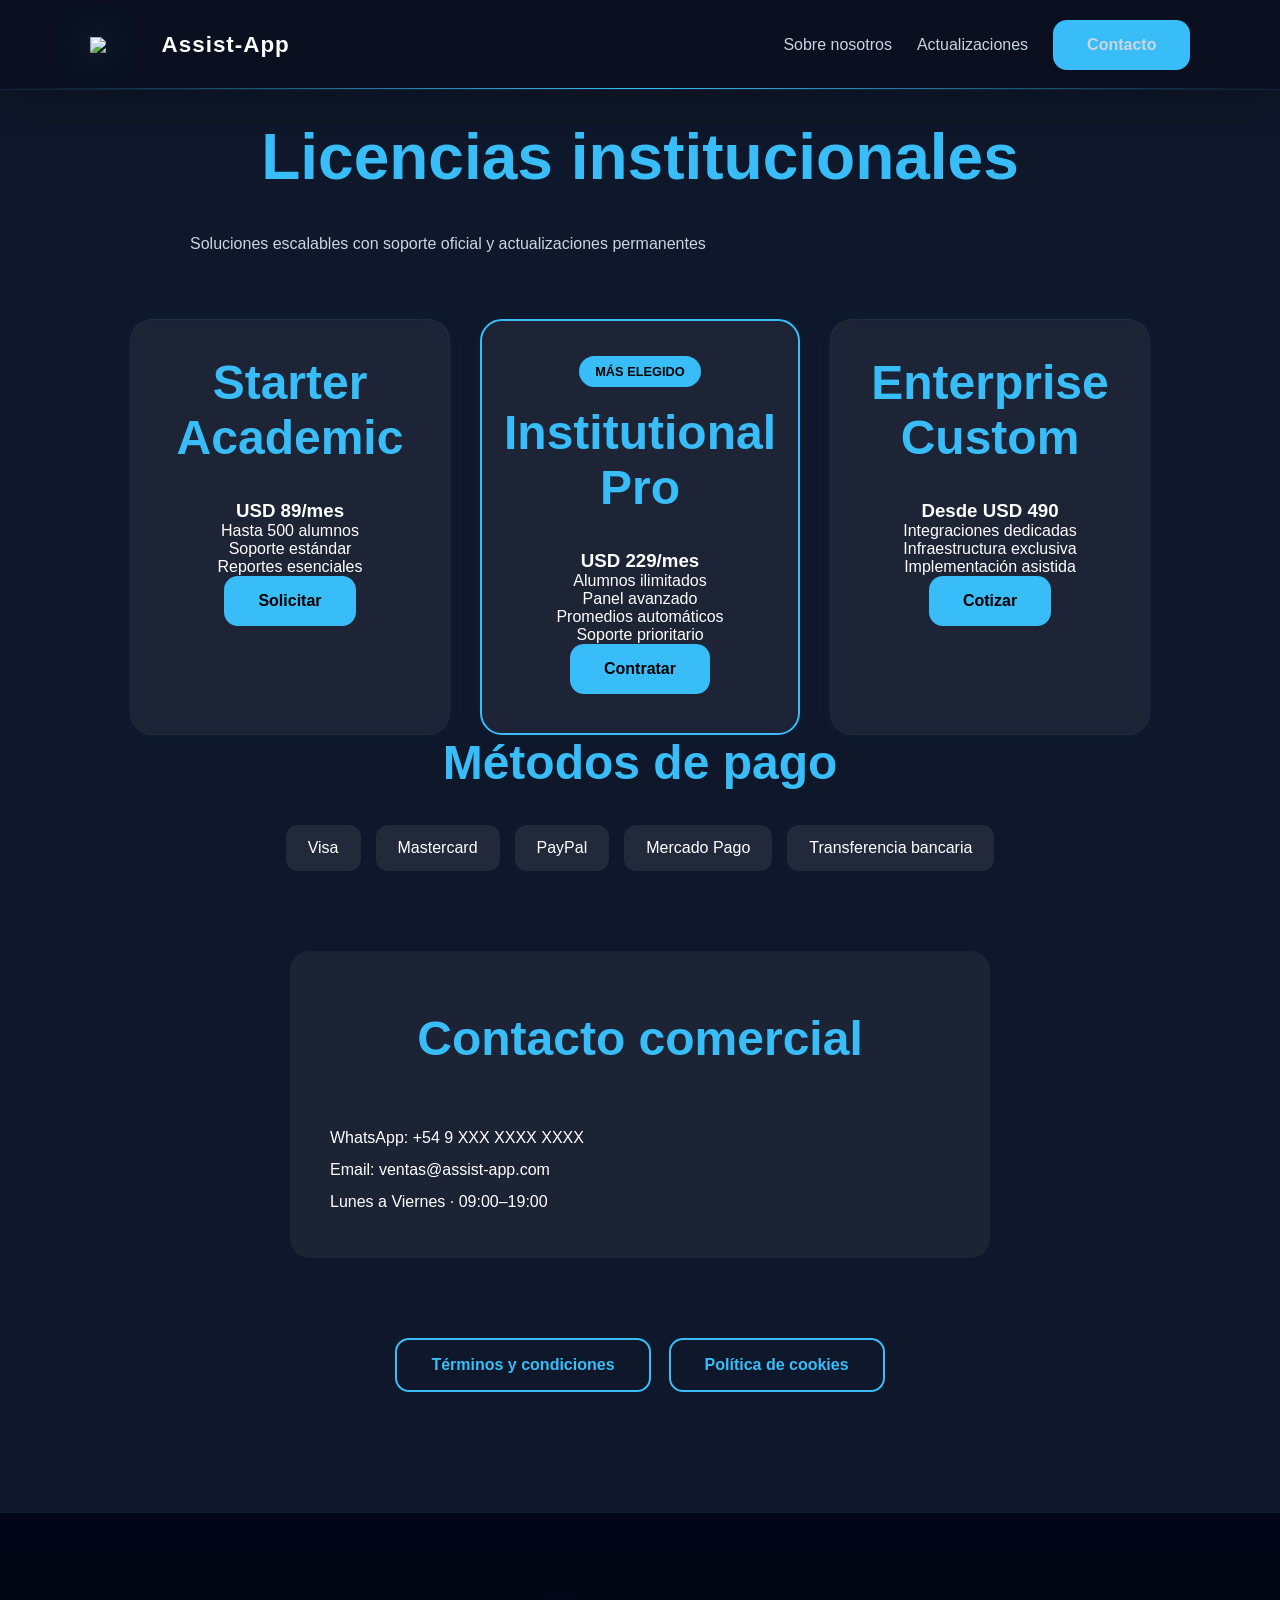
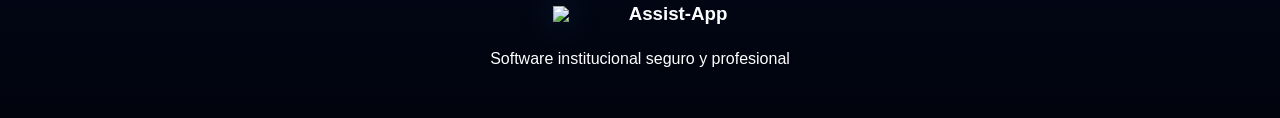
==== contacto.html @ 0a0dd87f "cambio interfaz xdxdxdxd" ====
<!DOCTYPE html>
<html lang="es">
<head>
<meta charset="UTF-8">
<meta name="viewport" content="width=device-width, initial-scale=1.0">
<title>Licencias | Assist-App</title>
<link rel="stylesheet" href="style.css">
<link rel="icon" href="favicon.png">
</head>

<body>

<header class="navbar">

<div class="brand">
<img src="img/favicon.png">
<span>Assist-App</span>
</div>

<div class="nav-links">
<a href="nosotros.html">Sobre nosotros</a>
<a href="updates.html">Actualizaciones</a>
<a href="contacto.html" class="boton-nav">Contacto</a>
</div>

</header>

<section class="planes">

<h1>Licencias institucionales</h1>

<p class="sub">
Soluciones escalables con soporte oficial y actualizaciones permanentes
</p>

<div class="cards">

<div class="card">
<h2 class="plan-title">Starter Academic</h2>
<h3>USD 89/mes</h3>
<p>Hasta 500 alumnos</p>
<p>Soporte estándar</p>
<p>Reportes esenciales</p>

<a href="https://wa.me/TUNUMERO" class="boton">
Solicitar
</a>
</div>

<div class="card premium">
<div class="badge">MÁS ELEGIDO</div>

<h2 class="plan-title">Institutional Pro</h2>
<h3>USD 229/mes</h3>

<p>Alumnos ilimitados</p>
<p>Panel avanzado</p>
<p>Promedios automáticos</p>
<p>Soporte prioritario</p>

<a href="https://wa.me/TUNUMERO" class="boton">
Contratar
</a>
</div>

<div class="card">
<h2 class="plan-title">Enterprise Custom</h2>
<h3>Desde USD 490</h3>

<p>Integraciones dedicadas</p>
<p>Infraestructura exclusiva</p>
<p>Implementación asistida</p>

<a href="https://wa.me/TUNUMERO" class="boton">
Cotizar
</a>
</div>

</div>

<div class="pagos">
<h2>Métodos de pago</h2>

<div class="metodos">
<span>Visa</span>
<span>Mastercard</span>
<span>PayPal</span>
<span>Mercado Pago</span>
<span>Transferencia bancaria</span>
</div>
</div>

<div class="contacto-box">

<h2>Contacto comercial</h2>

<p>WhatsApp: +54 9 XXX XXXX XXXX</p>
<p>Email: ventas@assist-app.com</p>
<p>Lunes a Viernes · 09:00–19:00</p>

</div>

<div class="legal-buttons">
<a href="terminos.html" class="boton-secundario">
Términos y condiciones
</a>

<a href="cookies.html" class="boton-secundario">
Política de cookies
</a>
</div>

</section>

<footer>
<div class="footer-brand">
<img src="img/logo.png">
<h3>Assist-App</h3>
</div>

<p>Software institucional seguro y profesional</p>

</footer>

</body>
</html>
---- style.css ----
*{
margin:0;
padding:0;
box-sizing:border-box;
}

html{
scroll-behavior:smooth;
}

body{
font-family:Arial,Helvetica,sans-serif;
background:#0f172a;
color:white;
overflow-x:hidden;
}

/* VIDEO */

.contenedor-video{
position:fixed;
inset:0;
z-index:-10;
overflow:hidden;
}

.video-fondo{
position:absolute;
top:50%;
left:50%;
width:100%;
height:120%;
object-fit:cover;
transform:translate(-50%,-42%);
}

.overlay{
position:fixed;
inset:0;
background:rgba(0,0,0,.55);
z-index:-9;
}

/* HEADER */

.navbar{
position:fixed;
top:0;
left:0;
width:100%;
height:90px;
padding:0 7%;
display:flex;
justify-content:space-between;
align-items:center;
z-index:9999;
background:rgba(10,15,30,.82);
backdrop-filter:blur(18px);
border-bottom:1px solid rgba(56,189,248,.12);
box-shadow:0 8px 40px rgba(0,0,0,.25);
}

.navbar::after{
content:"";
position:absolute;
bottom:0;
left:0;
width:100%;
height:1px;
background:linear-gradient(90deg,transparent,#38bdf8,transparent);
}

.brand{
display:flex;
align-items:center;
gap:18px;
}

.brand img{
width:54px;
filter:drop-shadow(0 0 18px rgba(56,189,248,.35));
}

.brand span{
font-size:1.4rem;
font-weight:700;
letter-spacing:1px;
}

.nav-links{
display:flex;
align-items:center;
gap:25px;
}

.nav-links a{
color:#cbd5e1;
text-decoration:none;
transition:.3s;
}

.nav-links a:hover{
color:#38bdf8;
}

/* BOTONES */

.boton,
.boton-secundario,
.boton-nav{
position:relative;
overflow:hidden;
display:inline-block;
padding:16px 34px;
border-radius:14px;
text-decoration:none;
font-weight:bold;
transition:.35s;
cursor:pointer;
}

.boton,
.boton-nav{
background:#38bdf8;
color:black;
}

.boton-secundario{
border:2px solid #38bdf8;
color:#38bdf8;
}

.boton::before,
.boton-secundario::before,
.boton-nav::before{
content:"";
position:absolute;
top:0;
left:-120%;
width:70%;
height:100%;
background:linear-gradient(
90deg,
transparent,
rgba(255,255,255,.35),
transparent
);
transform:skewX(-25deg);
transition:.8s;
}

.boton:hover::before,
.boton-secundario:hover::before,
.boton-nav:hover::before{
left:140%;
}

.boton:hover,
.boton-secundario:hover,
.boton-nav:hover{
transform:translateY(-5px);
box-shadow:0 0 35px rgba(56,189,248,.28);
}

/* HERO */

.hero{
height:100vh;
display:flex;
justify-content:center;
align-items:center;
text-align:center;
padding:20px;
}

.hero-logo img{
width:140px;
margin-bottom:25px;
filter:drop-shadow(0 0 25px rgba(56,189,248,.45));
}

.contenido h1{
font-size:5rem;
color:#38bdf8;
text-shadow:0 0 35px rgba(56,189,248,.15);
}

.contenido p{
font-size:1.25rem;
margin:25px 0;
color:#cbd5e1;
max-width:850px;
line-height:1.8;
}

/* SECCIONES */

section{
padding:120px 10%;
background:rgba(15,23,42,.96);
}

h1,h2{
text-align:center;
color:#38bdf8;
margin-bottom:35px;
}

h1{
font-size:4rem;
}

h2{
font-size:3rem;
}

.sub{
max-width:900px;
margin:auto;
margin-bottom:60px;
line-height:1.9;
color:#cbd5e1;
}

/* CARDS */

.cards,
.estadisticas{
display:flex;
justify-content:center;
gap:30px;
flex-wrap:wrap;
}

.card,
.stat,
.update-card{
background:rgba(255,255,255,.06);
padding:35px;
border-radius:22px;
width:320px;
text-align:center;
backdrop-filter:blur(8px);
border:1px solid rgba(255,255,255,.04);
transition:.35s;
box-shadow:0 0 25px rgba(56,189,248,.05);
}

.card:hover,
.stat:hover,
.update-card:hover{
transform:translateY(-10px);
box-shadow:0 0 45px rgba(56,189,248,.16);
}

.plan-title{
min-height:70px;
display:flex;
justify-content:center;
align-items:center;
}

.premium{
border:2px solid #38bdf8;
}

.badge{
background:#38bdf8;
color:black;
padding:8px 16px;
border-radius:999px;
font-size:.8rem;
font-weight:bold;
margin-bottom:18px;
display:inline-block;
}

/* PANEL */

.panel{
display:none;
position:fixed;
inset:0;
background:rgba(0,0,0,.9);
justify-content:center;
align-items:center;
z-index:99999;
padding:20px;
}

.panel-contenido{
width:100%;
max-width:900px;
background:#111827;
padding:35px;
border-radius:24px;
}

.panel img{
width:100%;
height:250px;
object-fit:cover;
border-radius:16px;
margin:20px 0;
}

.cerrar{
padding:12px 24px;
border:none;
border-radius:12px;
background:#38bdf8;
font-weight:bold;
cursor:pointer;
}

/* CONTACTO */

.contacto-box{
margin:80px auto;
max-width:700px;
padding:40px;
background:rgba(255,255,255,.05);
border-radius:20px;
line-height:2;
}

.metodos{
display:flex;
justify-content:center;
gap:15px;
flex-wrap:wrap;
margin-top:25px;
}

.metodos span{
padding:14px 22px;
background:rgba(255,255,255,.08);
border-radius:12px;
}

.legal-buttons{
display:flex;
justify-content:center;
gap:18px;
flex-wrap:wrap;
margin-top:50px;
}

/* UPDATES */

.updates-list{
max-width:1000px;
margin:auto;
display:flex;
flex-direction:column;
gap:25px;
}

.update-card{
width:100%;
text-align:left;
}

.update-card h2{
text-align:left;
font-size:1.5rem;
margin-bottom:10px;
}

.update-card span{
display:block;
margin-bottom:15px;
color:#94a3b8;
}

/* FOOTER */

footer{
padding:90px 10% 50px;
background:linear-gradient(180deg,#020617,#01040d);
border-top:1px solid rgba(56,189,248,.12);
text-align:center;
}

.footer-brand{
display:flex;
justify-content:center;
align-items:center;
gap:18px;
margin-bottom:25px;
}

.footer-brand img{
width:58px;
filter:drop-shadow(0 0 18px rgba(56,189,248,.35));
}

.footer-links{
display:flex;
justify-content:center;
gap:30px;
flex-wrap:wrap;
margin:20px 0;
}

.footer-links a{
color:#94a3b8;
text-decoration:none;
}

.footer-links a:hover{
color:#38bdf8;
}

/* MOBILE */

@media(max-width:768px){

.navbar{
height:auto;
padding:18px;
flex-direction:column;
gap:15px;
}

.brand img{
width:42px;
}

.brand span{
font-size:1rem;
}

.nav-links{
flex-wrap:wrap;
justify-content:center;
gap:14px;
}

.hero{
padding:150px 20px 70px;
height:auto;
min-height:100vh;
}

.hero-logo img{
width:85px;
}

.contenido h1{
font-size:2.5rem;
line-height:1.2;
}

.contenido p{
font-size:1rem;
line-height:1.7;
}

.boton,
.boton-secundario{
display:block;
width:100%;
max-width:280px;
margin:12px auto;
}

section{
padding:80px 20px;
}

h1{
font-size:2.2rem;
}

h2{
font-size:1.8rem;
}

.cards,
.estadisticas{
flex-direction:column;
align-items:center;
}

.card,
.stat{
width:100%;
max-width:360px;
}

.panel-contenido{
padding:22px;
}

.panel img{
height:180px;
}

.contacto-box{
padding:25px;
}

.footer-links{
flex-direction:column;
gap:14px;
}

}
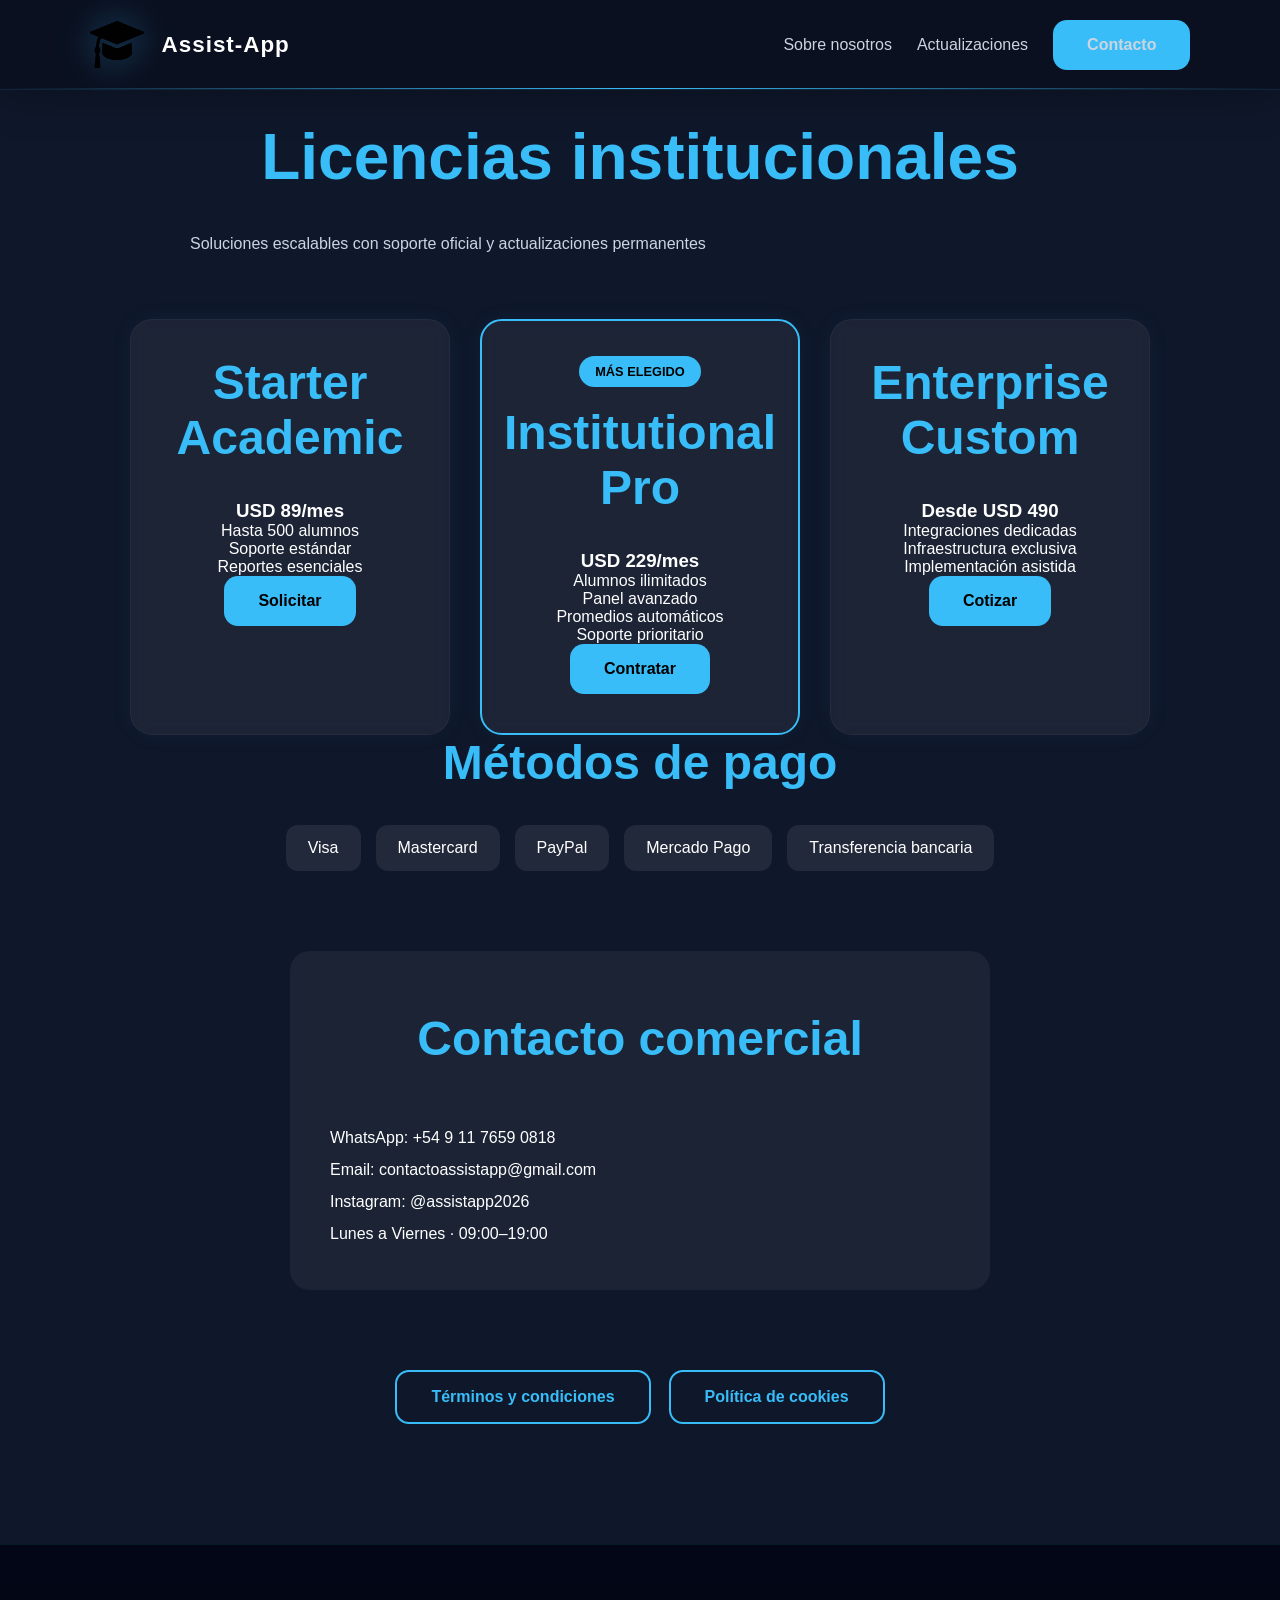
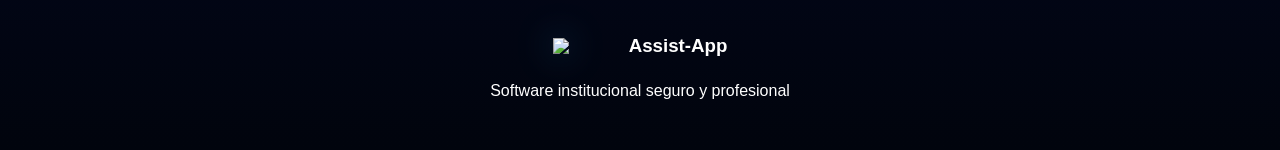
==== commit 3aad8788: "Actualizar cintacto Nnnnn" ====
--- a/contacto.html
+++ b/contacto.html
@@ -94,8 +94,9 @@
 
 <h2>Contacto comercial</h2>
 
-<p>WhatsApp: +54 9 XXX XXXX XXXX</p>
-<p>Email: ventas@assist-app.com</p>
+<p>WhatsApp: +54 9 11 7659 0818</p>
+<p>Email: contactoassistapp@gmail.com</p>
+<p>Instagram: @assistapp2026</p>
 <p>Lunes a Viernes · 09:00–19:00</p>
 
 </div>
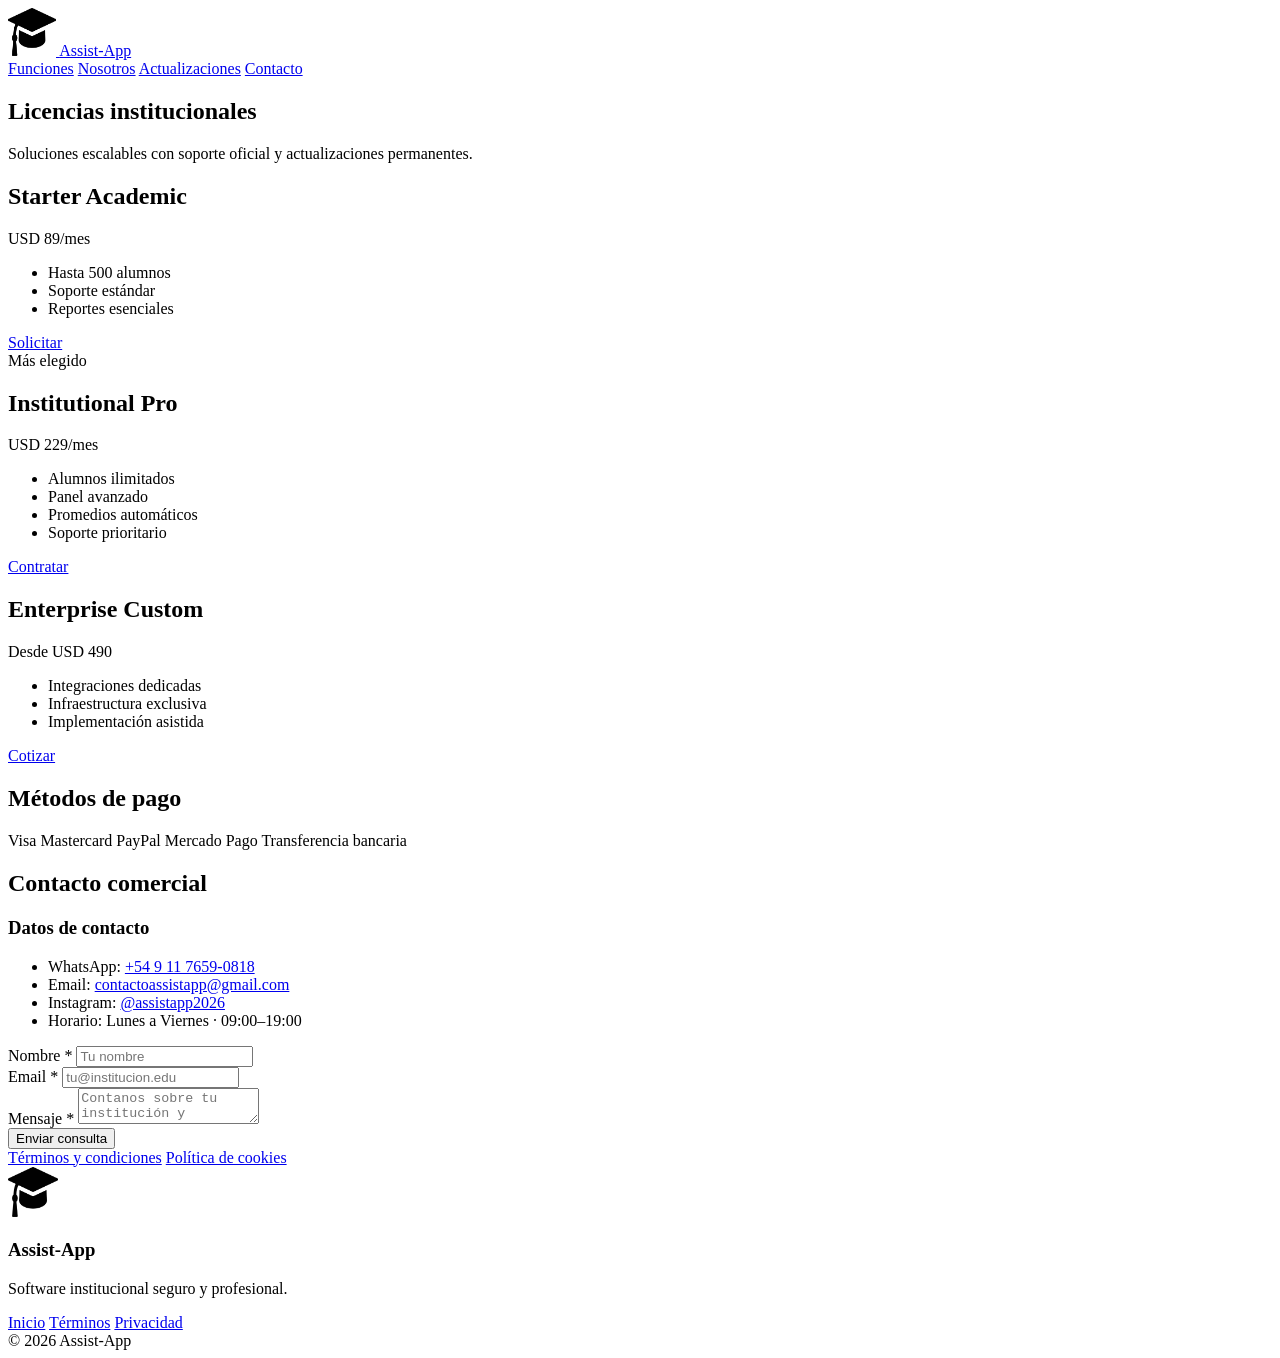
==== commit 090c9a9c: "Actualizacion de diseño." ====
--- a/contacto.html
+++ b/contacto.html
@@ -1,127 +1,183 @@
 <!DOCTYPE html>
 <html lang="es">
 <head>
-<meta charset="UTF-8">
-<meta name="viewport" content="width=device-width, initial-scale=1.0">
-<title>Licencias | Assist-App</title>
-<link rel="stylesheet" href="style.css">
-<link rel="icon" href="favicon.png">
+    <meta charset="UTF-8">
+    <meta name="viewport" content="width=device-width, initial-scale=1.0">
+    <meta name="description" content="Planes y contacto de Assist-App. Licencias institucionales con soporte oficial y actualizaciones permanentes.">
+    <title>Planes y contacto | Assist-App</title>
+    <link rel="stylesheet" href="css/style.css">
+    <link rel="icon" type="image/png" href="img/favicon.png">
+    <link rel="preconnect" href="https://fonts.googleapis.com">
+    <link rel="preconnect" href="https://fonts.gstatic.com" crossorigin>
+    <link href="https://fonts.googleapis.com/css2?family=Inter:wght@300;400;500;600;700;800&display=swap" rel="stylesheet">
 </head>
-
 <body>
 
-<header class="navbar">
+    <div class="particles" aria-hidden="true"></div>
 
-<div class="brand">
-<img src="img/favicon.png">
-<span>Assist-App</span>
-</div>
+    <header class="navbar">
+        <a href="index.html" class="brand">
+            <img src="img/favicon.png" alt="Logo Assist-App" width="48" height="48">
+            <span>Assist-App</span>
+        </a>
+        <nav class="nav-links" aria-label="Navegación principal">
+            <a href="index.html#funciones">Funciones</a>
+            <a href="nosotros.html">Nosotros</a>
+            <a href="updates.html">Actualizaciones</a>
+            <a href="#contacto" class="boton-nav">Contacto</a>
+        </nav>
+    </header>
 
-<div class="nav-links">
-<a href="nosotros.html">Sobre nosotros</a>
-<a href="updates.html">Actualizaciones</a>
-<a href="contacto.html" class="boton-nav">Contacto</a>
-</div>
+    <main>
 
-</header>
+        <section class="planes-page" id="planes">
 
-<section class="planes">
+            <h1>Licencias institucionales</h1>
 
-<h1>Licencias institucionales</h1>
+            <p class="sub">
+                Soluciones escalables con soporte oficial
+                y actualizaciones permanentes.
+            </p>
 
-<p class="sub">
-Soluciones escalables con soporte oficial y actualizaciones permanentes
-</p>
+            <div class="planes-grid">
 
-<div class="cards">
+                <article class="card card--plan">
+                    <h2 class="plan-title">Starter Academic</h2>
+                    <p class="plan-price">USD 89/mes</p>
+                    <ul class="plan-features">
+                        <li>Hasta 500 alumnos</li>
+                        <li>Soporte estándar</li>
+                        <li>Reportes esenciales</li>
+                    </ul>
+                    <a href="https://wa.me/5491176590818?text=Hola%2C%20quiero%20el%20plan%20Starter%20Academic" class="boton" target="_blank" rel="noopener noreferrer">
+                        Solicitar
+                    </a>
+                </article>
 
-<div class="card">
-<h2 class="plan-title">Starter Academic</h2>
-<h3>USD 89/mes</h3>
-<p>Hasta 500 alumnos</p>
-<p>Soporte estándar</p>
-<p>Reportes esenciales</p>
+                <article class="card card--plan premium">
+                    <span class="plan-badge">Más elegido</span>
+                    <h2 class="plan-title">Institutional Pro</h2>
+                    <p class="plan-price">USD 229/mes</p>
+                    <ul class="plan-features">
+                        <li>Alumnos ilimitados</li>
+                        <li>Panel avanzado</li>
+                        <li>Promedios automáticos</li>
+                        <li>Soporte prioritario</li>
+                    </ul>
+                    <a href="https://wa.me/5491176590818?text=Hola%2C%20quiero%20el%20plan%20Institutional%20Pro" class="boton" target="_blank" rel="noopener noreferrer">
+                        Contratar
+                    </a>
+                </article>
 
-<a href="https://wa.me/TUNUMERO" class="boton">
-Solicitar
-</a>
-</div>
+                <article class="card card--plan">
+                    <h2 class="plan-title">Enterprise Custom</h2>
+                    <p class="plan-price">Desde USD 490</p>
+                    <ul class="plan-features">
+                        <li>Integraciones dedicadas</li>
+                        <li>Infraestructura exclusiva</li>
+                        <li>Implementación asistida</li>
+                    </ul>
+                    <a href="https://wa.me/5491176590818?text=Hola%2C%20quiero%20cotizar%20Enterprise%20Custom" class="boton" target="_blank" rel="noopener noreferrer">
+                        Cotizar
+                    </a>
+                </article>
 
-<div class="card premium">
-<div class="badge">MÁS ELEGIDO</div>
+            </div>
 
-<h2 class="plan-title">Institutional Pro</h2>
-<h3>USD 229/mes</h3>
+            <div class="pagos">
+                <h2>Métodos de pago</h2>
+                <div class="metodos">
+                    <span>Visa</span>
+                    <span>Mastercard</span>
+                    <span>PayPal</span>
+                    <span>Mercado Pago</span>
+                    <span>Transferencia bancaria</span>
+                </div>
+            </div>
 
-<p>Alumnos ilimitados</p>
-<p>Panel avanzado</p>
-<p>Promedios automáticos</p>
-<p>Soporte prioritario</p>
+            <div class="contacto-section" id="contacto">
 
-<a href="https://wa.me/TUNUMERO" class="boton">
-Contratar
-</a>
-</div>
+                <h2>Contacto comercial</h2>
 
-<div class="card">
-<h2 class="plan-title">Enterprise Custom</h2>
-<h3>Desde USD 490</h3>
+                <div class="contacto-grid">
 
-<p>Integraciones dedicadas</p>
-<p>Infraestructura exclusiva</p>
-<p>Implementación asistida</p>
+                    <div class="contacto-info">
+                        <h3>Datos de contacto</h3>
+                        <ul>
+                            <li>
+                                WhatsApp:
+                                <a href="https://wa.me/5491176590818" target="_blank" rel="noopener noreferrer">
+                                    +54 9 11 7659-0818
+                                </a>
+                            </li>
+                            <li>
+                                Email:
+                                <a href="mailto:contactoassistapp@gmail.com">contactoassistapp@gmail.com</a>
+                            </li>
+                            <li>
+                                Instagram:
+                                <a href="https://instagram.com/assistapp2026" target="_blank" rel="noopener noreferrer">
+                                    @assistapp2026
+                                </a>
+                            </li>
+                            <li>Horario: Lunes a Viernes · 09:00–19:00</li>
+                        </ul>
+                    </div>
 
-<a href="https://wa.me/TUNUMERO" class="boton">
-Cotizar
-</a>
-</div>
+                    <form class="contacto-form" id="contact-form" novalidate>
 
-</div>
+                        <div class="form-group">
+                            <label for="nombre">Nombre *</label>
+                            <input type="text" id="nombre" name="nombre" required autocomplete="name" placeholder="Tu nombre">
+                        </div>
 
-<div class="pagos">
-<h2>Métodos de pago</h2>
+                        <div class="form-group">
+                            <label for="email">Email *</label>
+                            <input type="email" id="email" name="email" required autocomplete="email" placeholder="tu@institucion.edu">
+                        </div>
 
-<div class="metodos">
-<span>Visa</span>
-<span>Mastercard</span>
-<span>PayPal</span>
-<span>Mercado Pago</span>
-<span>Transferencia bancaria</span>
-</div>
-</div>
+                        <div class="form-group">
+                            <label for="mensaje">Mensaje *</label>
+                            <textarea id="mensaje" name="mensaje" required placeholder="Contanos sobre tu institución y necesidades"></textarea>
+                        </div>
 
-<div class="contacto-box">
+                        <button type="submit" class="boton">Enviar consulta</button>
 
-<h2>Contacto comercial</h2>
+                    </form>
 
-<p>WhatsApp: +54 9 11 7659 0818</p>
-<p>Email: contactoassistapp@gmail.com</p>
-<p>Instagram: @assistapp2026</p>
-<p>Lunes a Viernes · 09:00–19:00</p>
+                </div>
 
-</div>
+            </div>
 
-<div class="legal-buttons">
-<a href="terminos.html" class="boton-secundario">
-Términos y condiciones
-</a>
+            <div class="legal-buttons">
+                <a href="terminos.html" class="boton-secundario">Términos y condiciones</a>
+                <a href="cookies.html" class="boton-secundario">Política de cookies</a>
+            </div>
 
-<a href="cookies.html" class="boton-secundario">
-Política de cookies
-</a>
-</div>
+        </section>
 
-</section>
+    </main>
 
-<footer>
-<div class="footer-brand">
-<img src="img/logo.png">
-<h3>Assist-App</h3>
-</div>
+    <footer>
 
-<p>Software institucional seguro y profesional</p>
+        <div class="footer-brand">
+            <img src="img/favicon.png" alt="Logo Assist-App" width="50" height="50">
+            <h3>Assist-App</h3>
+        </div>
 
-</footer>
+        <p>Software institucional seguro y profesional.</p>
+
+        <nav class="footer-links" aria-label="Enlaces del pie de página">
+            <a href="index.html">Inicio</a>
+            <a href="terminos.html">Términos</a>
+            <a href="cookies.html">Privacidad</a>
+        </nav>
+
+        <span>© 2026 Assist-App</span>
+
+    </footer>
+
+    <script src="js/main.js" defer></script>
 
 </body>
-</html>+</html>
